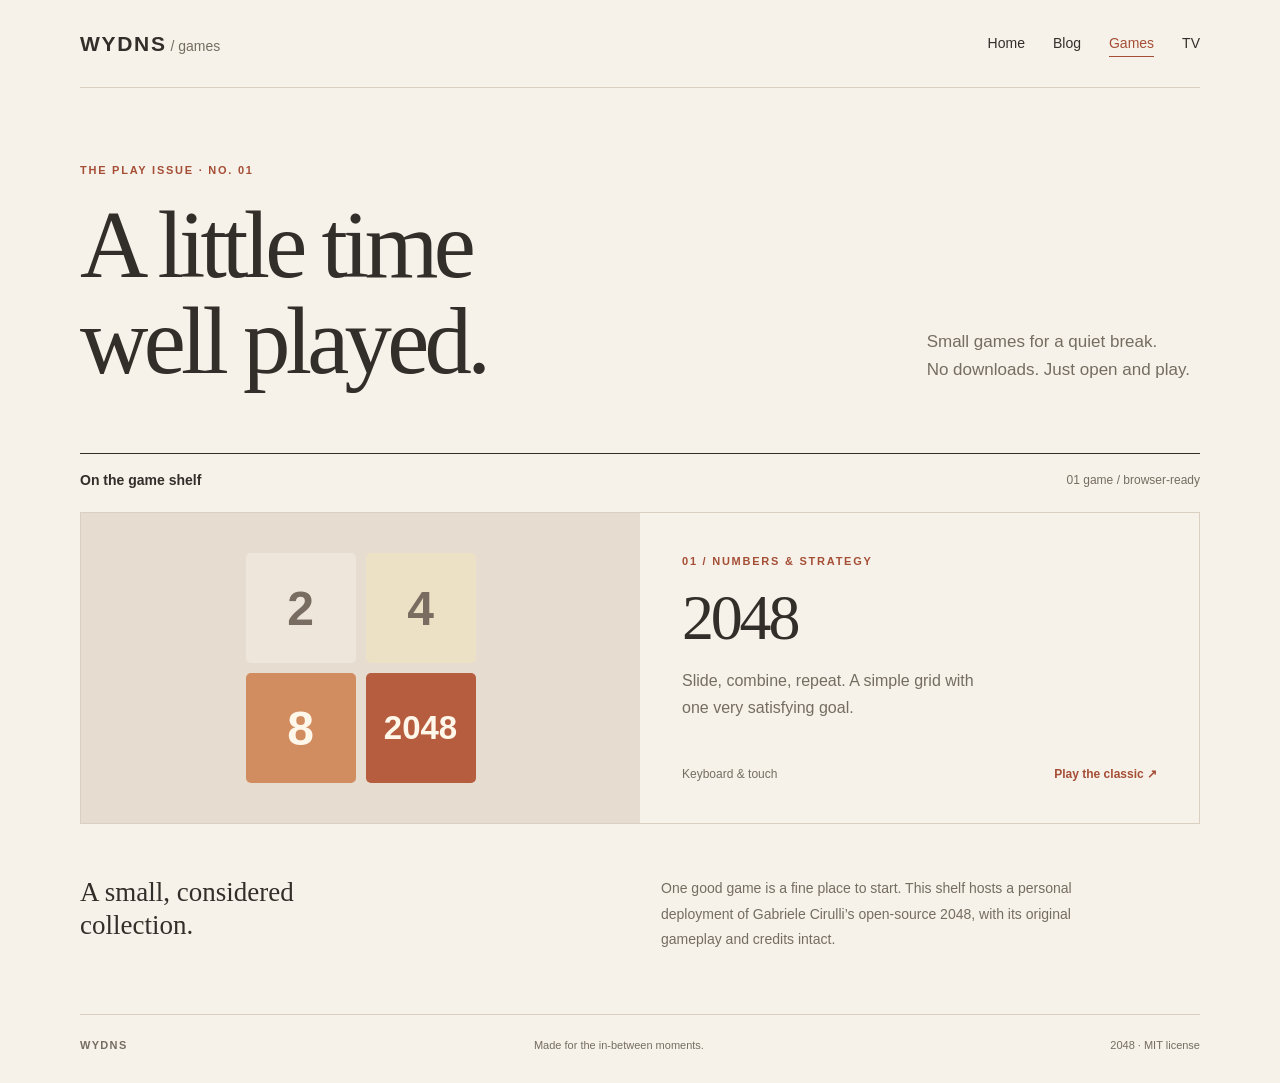
==== index.html @ 155bba05 "Build WYDNS game directory and migrate 2048" ====
<!doctype html>
<html lang="en">
<head>
<meta charset="utf-8">
<meta name="viewport" content="width=device-width, initial-scale=1">
<meta name="description" content="The WYDNS game shelf. A small collection of browser games, starting with the classic 2048.">
<title>Games — WYDNS</title>
<link rel="stylesheet" href="site.css">
<link rel="canonical" href="https://game.wydns.dpdns.org/">
</head>
<body>
<header class="site-header"><a class="wordmark" href="https://wydns.dpdns.org">WYDNS<span> / games</span></a><nav aria-label="WYDNS sites"><a href="https://wydns.dpdns.org">Home</a><a href="https://blog.wydns.dpdns.org">Blog</a><a href="https://game.wydns.dpdns.org" aria-current="page">Games</a><a href="https://tv.wydns.dpdns.org">TV</a></nav></header>
<main>
<section class="intro"><p class="eyebrow">THE PLAY ISSUE · NO. 01</p><h1>A little time<br>well played.</h1><p class="deck">Small games for a quiet break.<br>No downloads. Just open and play.</p></section>
<section class="shelf" aria-labelledby="shelf-title"><div class="section-heading"><h2 id="shelf-title">On the game shelf</h2><span>01 game / browser-ready</span></div>
<a class="game-card" href="2048/" aria-label="Play 2048"><div class="tile-art" aria-hidden="true"><span class="tile two">2</span><span class="tile four">4</span><span class="tile eight">8</span><span class="tile big">2048</span></div><div class="card-copy"><p class="eyebrow">01 / NUMBERS & STRATEGY</p><h3>2048</h3><p>Slide, combine, repeat. A simple grid with one very satisfying goal.</p><div class="game-meta"><span>Keyboard & touch</span><span class="play">Play the classic ↗</span></div></div></a>
</section>
<section class="colophon"><h2>A small, considered collection.</h2><p>One good game is a fine place to start. This shelf hosts a personal deployment of Gabriele Cirulli’s open-source 2048, with its original gameplay and credits intact.</p></section>
</main>
<footer><a href="https://wydns.dpdns.org">WYDNS</a><span>Made for the in-between moments.</span><a href="2048/LICENSE.txt">2048 · MIT license</a></footer>
</body>
</html>
---- site.css ----
:root{color-scheme:light;--paper:#f6f2e9;--ink:#322e29;--muted:#756d62;--line:#d9d0c2;--accent:#a54e36}*{box-sizing:border-box}body{margin:0;background:var(--paper);color:var(--ink);font-family:-apple-system,BlinkMacSystemFont,"Segoe UI",sans-serif}a{color:inherit;text-decoration:none}a:focus-visible{outline:3px solid var(--accent);outline-offset:6px}.site-header,main,footer{width:min(1120px,calc(100% - 80px));margin:auto}.site-header{display:flex;align-items:center;justify-content:space-between;padding:30px 0;border-bottom:1px solid var(--line)}.wordmark{font-weight:800;letter-spacing:.08em;font-size:21px}.wordmark span{font-weight:400;letter-spacing:0;font-size:14px;color:var(--muted)}nav{display:flex;gap:28px;font-size:14px}nav a{padding:5px 0}nav a:hover,nav [aria-current]{color:var(--accent);border-bottom:1px solid var(--accent)}.intro{padding:76px 0 64px;position:relative}.eyebrow{font-size:11px;font-weight:700;letter-spacing:.16em;color:var(--accent);margin:0 0 22px}h1{font-family:Georgia,"Times New Roman",serif;font-weight:400;font-size:clamp(55px,7.4vw,96px);line-height:1.01;letter-spacing:-.05em;margin:0}.deck{position:absolute;right:10px;bottom:68px;line-height:1.7;font-size:17px;color:var(--muted);margin:0}.section-heading{display:flex;align-items:center;justify-content:space-between;border-top:1px solid var(--ink);padding:18px 0 24px}.section-heading h2{font-size:14px;font-weight:600;margin:0}.section-heading>span{font-size:12px;color:var(--muted)}.game-card{display:grid;grid-template-columns:1fr 1fr;border:1px solid var(--line);transition:border-color .2s}.game-card:hover{border-color:var(--accent)}.tile-art{min-height:310px;background:#e6ddd0;display:grid;grid-template-columns:110px 110px;gap:10px;align-content:center;justify-content:center;transform:none}.tile{width:110px;height:110px;display:grid;place-items:center;border-radius:5px;font-size:48px;font-weight:750}.two{background:#eee6da;color:#786d60}.four{background:#ede1c5;color:#786d60}.eight{background:#d18c60;color:#fff7e9}.big{background:#b65c3f;color:#fff7e9;font-size:33px}.card-copy{padding:42px;display:flex;flex-direction:column}.card-copy .eyebrow{margin-bottom:14px}.card-copy h3{font-family:Georgia,serif;font-size:64px;font-weight:400;letter-spacing:-.05em;margin:0 0 13px}.card-copy>p:not(.eyebrow){font-size:16px;line-height:1.65;color:var(--muted);max-width:320px;margin:0 0 30px}.game-meta{margin-top:auto;display:flex;justify-content:space-between;gap:10px;font-size:12px;color:var(--muted)}.play{color:var(--accent);font-weight:650}.colophon{display:grid;grid-template-columns:1fr 1fr;gap:42px;padding:52px 0 62px}.colophon h2{font-family:Georgia,serif;font-size:27px;font-weight:400;max-width:250px;line-height:1.2;margin:0}.colophon p{margin:0;color:var(--muted);font-size:14px;line-height:1.8;max-width:440px}footer{border-top:1px solid var(--line);padding:24px 0 32px;display:flex;gap:20px;justify-content:space-between;font-size:11px;color:var(--muted)}footer>a:first-child{letter-spacing:.12em;font-weight:750}@media(max-width:700px){.site-header,main,footer{width:calc(100% - 40px)}.site-header{align-items:flex-start;gap:24px;flex-direction:column;padding:22px 0}nav{gap:24px}.intro{padding:48px 0 38px}.deck{position:static;margin-top:25px;font-size:15px}.game-card{grid-template-columns:1fr}.tile-art{min-height:280px}.card-copy{padding:28px}.section-heading>span{font-size:10px}.colophon{grid-template-columns:1fr;gap:20px;padding:38px 0}.colophon h2{max-width:none}footer{flex-wrap:wrap;line-height:1.7}footer span{order:3;width:100%}}
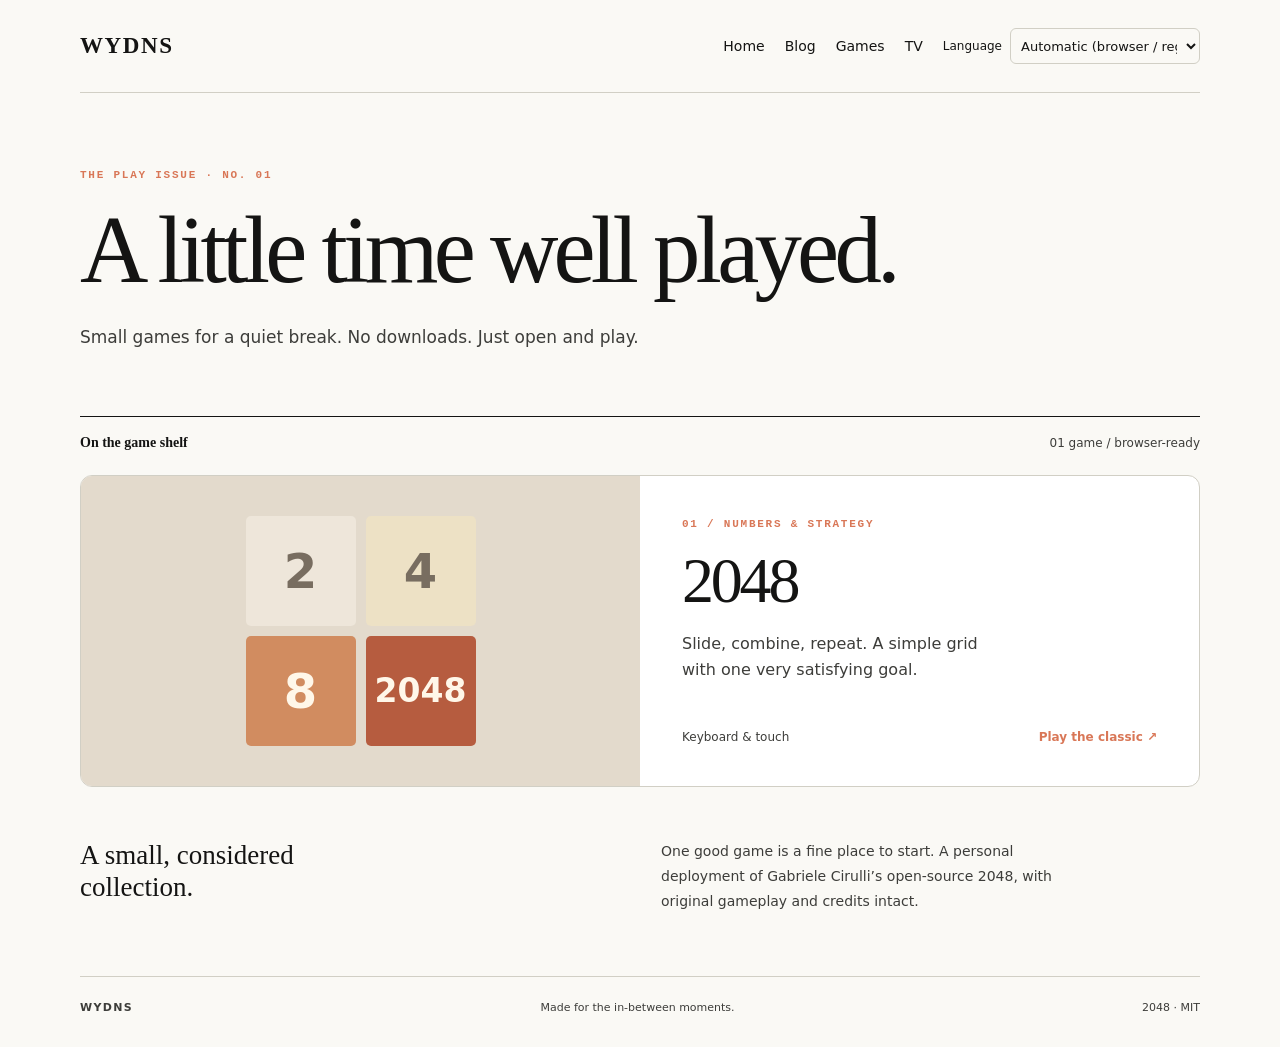
==== commit b7724efd: "Unify WYDNS theme and add eight-language interface" ====
--- a/index.html
+++ b/index.html
@@ -1,22 +1,22 @@
 <!doctype html>
-<html lang="en">
+<html lang="zh-CN">
 <head>
 <meta charset="utf-8">
 <meta name="viewport" content="width=device-width, initial-scale=1">
 <meta name="description" content="The WYDNS game shelf. A small collection of browser games, starting with the classic 2048.">
-<title>Games — WYDNS</title>
+<title data-title-i18n="games">Games — WYDNS</title>
 <link rel="stylesheet" href="site.css">
 <link rel="canonical" href="https://game.wydns.dpdns.org/">
-</head>
+<link rel="stylesheet" href="/assets/shared/wydns.css"><script defer src="/assets/shared/wydns.js"></script></head>
 <body>
-<header class="site-header"><a class="wordmark" href="https://wydns.dpdns.org">WYDNS<span> / games</span></a><nav aria-label="WYDNS sites"><a href="https://wydns.dpdns.org">Home</a><a href="https://blog.wydns.dpdns.org">Blog</a><a href="https://game.wydns.dpdns.org" aria-current="page">Games</a><a href="https://tv.wydns.dpdns.org">TV</a></nav></header>
+<header class="wy-header"><a class="wy-brand" href="https://wydns.dpdns.org/">WYDNS</a><nav aria-label="WYDNS"><a data-i18n="home" href="https://wydns.dpdns.org/">主站</a><a data-i18n="blog" href="https://blog.wydns.dpdns.org/">博客</a><a data-i18n="games" href="https://game.wydns.dpdns.org/">游戏</a><a href="https://tv.wydns.dpdns.org/">TV</a><label class="wy-language"><span data-i18n="language">语言</span><select data-language aria-label="语言"><option value="auto">自动（浏览器 / 地区）</option><option value="zh-CN">简体中文</option><option value="zh-TW">繁體中文</option><option value="en">English</option><option value="ja">日本語</option><option value="ko">한국어</option><option value="es">Español</option><option value="fr">Français</option><option value="de">Deutsch</option></select></label></nav></header>
 <main>
-<section class="intro"><p class="eyebrow">THE PLAY ISSUE · NO. 01</p><h1>A little time<br>well played.</h1><p class="deck">Small games for a quiet break.<br>No downloads. Just open and play.</p></section>
-<section class="shelf" aria-labelledby="shelf-title"><div class="section-heading"><h2 id="shelf-title">On the game shelf</h2><span>01 game / browser-ready</span></div>
-<a class="game-card" href="2048/" aria-label="Play 2048"><div class="tile-art" aria-hidden="true"><span class="tile two">2</span><span class="tile four">4</span><span class="tile eight">8</span><span class="tile big">2048</span></div><div class="card-copy"><p class="eyebrow">01 / NUMBERS & STRATEGY</p><h3>2048</h3><p>Slide, combine, repeat. A simple grid with one very satisfying goal.</p><div class="game-meta"><span>Keyboard & touch</span><span class="play">Play the classic ↗</span></div></div></a>
+<section class="intro"><p class="eyebrow">THE PLAY ISSUE · NO. 01</p><h1><span data-i18n="playhero">留一点时间，好好玩一局。</span></h1><p class="deck"><span data-i18n="playlead">安静休息时的小小乐趣。无需下载，打开即玩。</span></p></section>
+<section class="shelf" aria-labelledby="shelf-title"><div class="section-heading"><h2 id="shelf-title"><span data-i18n="shelf">游戏架</span></h2><span><span data-i18n="onegame">01 款游戏 / 浏览器即玩</span></span></div>
+<a class="game-card" href="2048/"><div class="tile-art" aria-hidden="true"><span class="tile two">2</span><span class="tile four">4</span><span class="tile eight">8</span><span class="tile big">2048</span></div><div class="card-copy"><p class="eyebrow"><span data-i18n="strategy">01 / 数字与策略</span></p><h3>2048</h3><p><span data-i18n="carddesc">滑动、合并、再来一次。简单的方格，一个令人满足的目标。</span></p><div class="game-meta"><span><span data-i18n="input">键盘与触控</span></span><span class="play"><span data-i18n="play">开始游戏 ↗</span></span></div></div></a>
 </section>
-<section class="colophon"><h2>A small, considered collection.</h2><p>One good game is a fine place to start. This shelf hosts a personal deployment of Gabriele Cirulli’s open-source 2048, with its original gameplay and credits intact.</p></section>
+<section class="colophon"><h2><span data-i18n="collection">小而用心的游戏收藏。</span></h2><p><span data-i18n="creditsdesc">从一个好游戏开始。本站个人部署 Gabriele Cirulli 的开源 2048，保留原有玩法与署名。</span></p></section>
 </main>
-<footer><a href="https://wydns.dpdns.org">WYDNS</a><span>Made for the in-between moments.</span><a href="2048/LICENSE.txt">2048 · MIT license</a></footer>
+<footer><a href="https://wydns.dpdns.org">WYDNS</a><span><span data-i18n="moments">为片刻闲暇而作。</span></span><a href="2048/LICENSE.txt">2048 · MIT</a></footer>
 </body>
 </html>
--- a/assets/shared/wydns.css
+++ b/assets/shared/wydns.css
@@ -0,0 +1,20 @@
+/* Shared WYDNS shell. Board layout and tutorial content remain independent. */
+:root{--ivory:#FAF9F5;--white:#FFFFFF;--slate:#141413;--clay:#D97757;--olive:#788C5D;--oat:#E3DACC;--gray-150:#F0EEE6;--gray-300:#D1CFC5;--gray-500:#87867F;--gray-700:#3D3D3A;--paper:var(--ivory);--ink:var(--slate);--muted:var(--gray-700);--accent:var(--clay);--line:var(--gray-300);--panel:var(--white);--serif:ui-serif,Georgia,"Times New Roman",serif;--sans:system-ui,-apple-system,"Segoe UI",sans-serif;--mono:ui-monospace,Menlo,monospace}
+body{background:var(--ivory);color:var(--slate);font-family:var(--sans)}
+.wy-header{box-sizing:border-box;display:flex;align-items:center;justify-content:space-between;gap:24px;max-width:1120px;width:calc(100% - 64px);margin:0 auto;padding:28px 0;border-bottom:1px solid var(--gray-300);font:14px/1.5 var(--sans);color:var(--slate)}
+.wy-header .wy-brand{font:700 23px var(--serif);letter-spacing:.07em;text-decoration:none;color:var(--slate)}
+.wy-header nav{display:flex;flex-wrap:wrap;align-items:center;gap:20px;padding:0;font:14px/1.5 var(--sans)}
+.wy-header a{color:inherit;text-decoration:none}.wy-header a:hover{color:var(--clay)}
+.wy-language{display:flex;align-items:center;gap:8px;font-size:12px}.wy-language select{max-width:190px;min-height:36px;border:1px solid var(--gray-300);border-radius:6px;background:var(--ivory);color:var(--slate);font:13px var(--sans);padding:6px}
+.wy-header a:focus-visible,.wy-header select:focus-visible{outline:3px solid var(--clay);outline-offset:4px}
+.wy-notice{max-width:1056px;margin:24px auto 0;padding:14px 20px;border-left:3px solid var(--clay);background:var(--gray-150);font:14px/1.6 var(--sans);color:var(--gray-700)}
+h1,h2,h3{font-family:var(--serif);font-weight:500}.eyebrow{font-family:var(--mono)}
+.feature,.game-card{background:var(--white);border:1px solid var(--gray-300);border-radius:12px;overflow:hidden}.tile-art{background:var(--oat)}
+@media(max-width:700px){.wy-header{width:calc(100% - 40px);padding:22px 0;align-items:flex-start;flex-direction:column;gap:16px}.wy-header nav{gap:14px;max-width:100%}.wy-language{flex-wrap:wrap}.wy-language select{max-width:170px}.wy-notice{margin:20px 20px 0}.deck{position:static;margin-top:24px}.section-heading{flex-wrap:wrap;gap:12px}.game-meta{flex-wrap:wrap}}
+@media(prefers-reduced-motion:reduce){html{scroll-behavior:auto}*{transition:none!important}}
+
+/* Reset tutorial's broad header styling inside the shared shell. */
+.wy-header{background:transparent;border-radius:0;overflow:visible;grid-template-columns:none;color:var(--slate)}
+.wy-header nav{margin:0;border:0}.wy-header .wy-language{color:var(--slate)}
+
+.deck{position:static;max-width:620px;margin-top:24px;line-height:1.7}.intro h1{max-width:900px}
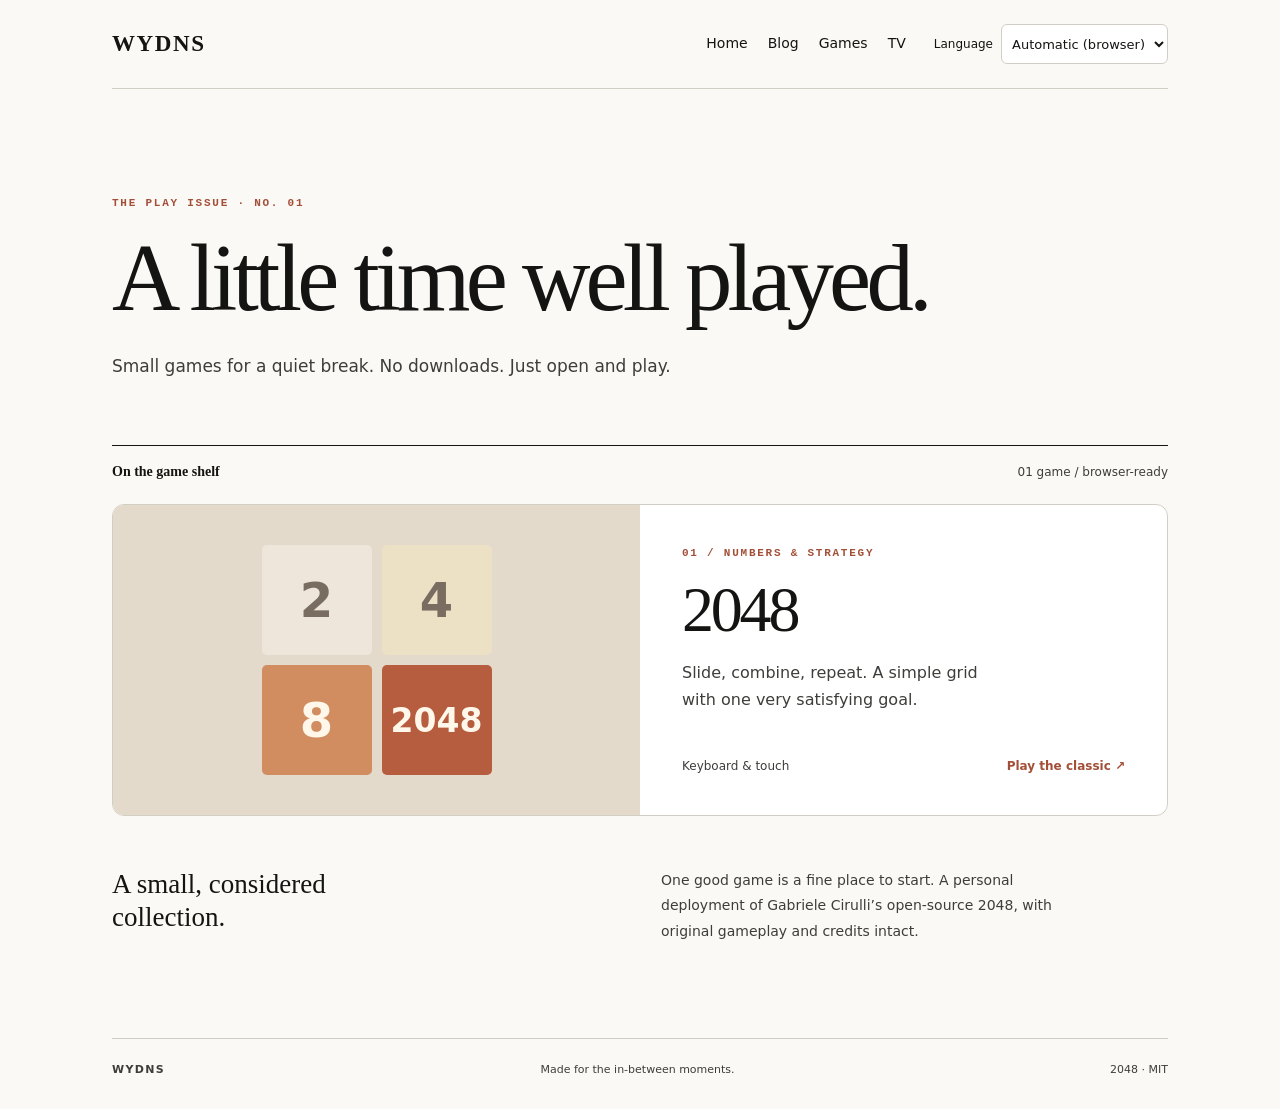
==== commit f1a42479: "Refine shared site UI and accessibility; preserve language and game state" ====
--- a/index.html
+++ b/index.html
@@ -7,10 +7,10 @@
 <title data-title-i18n="games">Games — WYDNS</title>
 <link rel="stylesheet" href="site.css">
 <link rel="canonical" href="https://game.wydns.dpdns.org/">
-<link rel="stylesheet" href="/assets/shared/wydns.css"><script defer src="/assets/shared/wydns.js"></script></head>
-<body>
-<header class="wy-header"><a class="wy-brand" href="https://wydns.dpdns.org/">WYDNS</a><nav aria-label="WYDNS"><a data-i18n="home" href="https://wydns.dpdns.org/">主站</a><a data-i18n="blog" href="https://blog.wydns.dpdns.org/">博客</a><a data-i18n="games" href="https://game.wydns.dpdns.org/">游戏</a><a href="https://tv.wydns.dpdns.org/">TV</a><label class="wy-language"><span data-i18n="language">语言</span><select data-language aria-label="语言"><option value="auto">自动（浏览器 / 地区）</option><option value="zh-CN">简体中文</option><option value="zh-TW">繁體中文</option><option value="en">English</option><option value="ja">日本語</option><option value="ko">한국어</option><option value="es">Español</option><option value="fr">Français</option><option value="de">Deutsch</option></select></label></nav></header>
-<main>
+<link rel="stylesheet" href="/assets/shared/wydns.dcfc24a1fe.css"><script defer src="/assets/shared/wydns.43c16d378a.js"></script><link rel="dns-prefetch" href="//wydns.dpdns.org"><link rel="dns-prefetch" href="//blog.wydns.dpdns.org"><link rel="dns-prefetch" href="//game.wydns.dpdns.org"></head>
+<body><a class="skip" href="#main"><span data-i18n="skip">跳至正文</span></a>
+<header class="wy-header"><a class="wy-brand" href="https://wydns.dpdns.org/">WYDNS</a><nav aria-label="WYDNS"><a data-i18n="home" href="https://wydns.dpdns.org/">主站</a><a data-i18n="blog" href="https://blog.wydns.dpdns.org/">博客</a><a data-i18n="games" href="https://game.wydns.dpdns.org/">游戏</a><a href="https://tv.wydns.dpdns.org/">TV</a><label class="wy-language"><span data-i18n="language">语言</span><select data-language aria-label="语言"><option value="auto">自动（浏览器）</option><option value="zh-CN">简体中文</option><option value="zh-TW">繁體中文</option><option value="en">English</option><option value="ja">日本語</option><option value="ko">한국어</option><option value="es">Español</option><option value="fr">Français</option><option value="de">Deutsch</option></select></label></nav></header>
+<main id="main">
 <section class="intro"><p class="eyebrow">THE PLAY ISSUE · NO. 01</p><h1><span data-i18n="playhero">留一点时间，好好玩一局。</span></h1><p class="deck"><span data-i18n="playlead">安静休息时的小小乐趣。无需下载，打开即玩。</span></p></section>
 <section class="shelf" aria-labelledby="shelf-title"><div class="section-heading"><h2 id="shelf-title"><span data-i18n="shelf">游戏架</span></h2><span><span data-i18n="onegame">01 款游戏 / 浏览器即玩</span></span></div>
 <a class="game-card" href="2048/"><div class="tile-art" aria-hidden="true"><span class="tile two">2</span><span class="tile four">4</span><span class="tile eight">8</span><span class="tile big">2048</span></div><div class="card-copy"><p class="eyebrow"><span data-i18n="strategy">01 / 数字与策略</span></p><h3>2048</h3><p><span data-i18n="carddesc">滑动、合并、再来一次。简单的方格，一个令人满足的目标。</span></p><div class="game-meta"><span><span data-i18n="input">键盘与触控</span></span><span class="play"><span data-i18n="play">开始游戏 ↗</span></span></div></div></a>
--- a/assets/shared/wydns.dcfc24a1fe.css
+++ b/assets/shared/wydns.dcfc24a1fe.css
@@ -0,0 +1,51 @@
+/* Shared WYDNS shell. Board layout and tutorial content remain independent. */
+:root{--ivory:#FAF9F5;--white:#FFFFFF;--slate:#141413;--clay:#D97757;--olive:#788C5D;--oat:#E3DACC;--gray-150:#F0EEE6;--gray-300:#D1CFC5;--gray-500:#87867F;--gray-700:#3D3D3A;--paper:var(--ivory);--ink:var(--slate);--muted:var(--gray-700);--accent:var(--clay);--line:var(--gray-300);--panel:var(--white);--serif:ui-serif,Georgia,"Times New Roman",serif;--sans:system-ui,-apple-system,"Segoe UI",sans-serif;--mono:ui-monospace,Menlo,monospace}
+body{background:var(--ivory);color:var(--slate);font-family:var(--sans)}
+.wy-header{box-sizing:border-box;display:flex;align-items:center;justify-content:space-between;gap:24px;max-width:1120px;width:calc(100% - 64px);margin:0 auto;padding:28px 0;border-bottom:1px solid var(--gray-300);font:14px/1.5 var(--sans);color:var(--slate)}
+.wy-header .wy-brand{font:700 23px var(--serif);letter-spacing:.07em;text-decoration:none;color:var(--slate)}
+.wy-header nav{display:flex;flex-wrap:wrap;align-items:center;gap:20px;padding:0;font:14px/1.5 var(--sans)}
+.wy-header a{color:inherit;text-decoration:none}.wy-header a:hover{color:var(--clay)}
+.wy-language{display:flex;align-items:center;gap:8px;font-size:12px}.wy-language select{max-width:190px;min-height:36px;border:1px solid var(--gray-300);border-radius:6px;background:var(--ivory);color:var(--slate);font:13px var(--sans);padding:6px}
+.wy-header a:focus-visible,.wy-header select:focus-visible{outline:3px solid var(--clay);outline-offset:4px}
+.wy-notice{max-width:1056px;margin:24px auto 0;padding:14px 20px;border-left:3px solid var(--clay);background:var(--gray-150);font:14px/1.6 var(--sans);color:var(--gray-700)}
+h1,h2,h3{font-family:var(--serif);font-weight:500}.eyebrow{font-family:var(--mono)}
+.feature,.game-card{background:var(--white);border:1px solid var(--gray-300);border-radius:12px;overflow:hidden}.tile-art{background:var(--oat)}
+@media(max-width:700px){.wy-header{width:calc(100% - 40px);padding:22px 0;align-items:flex-start;flex-direction:column;gap:16px}.wy-header nav{gap:14px;max-width:100%}.wy-language{flex-wrap:wrap}.wy-language select{max-width:170px}.wy-notice{margin:20px 20px 0}.deck{position:static;margin-top:24px}.section-heading{flex-wrap:wrap;gap:12px}.game-meta{flex-wrap:wrap}}
+@media(prefers-reduced-motion:reduce){html{scroll-behavior:auto}*{transition:none!important}}
+
+/* Reset tutorial's broad header styling inside the shared shell. */
+.wy-header{background:transparent;border-radius:0;overflow:visible;grid-template-columns:none;color:var(--slate)}
+.wy-header nav{margin:0;border:0}.wy-header .wy-language{color:var(--slate)}
+
+.deck{position:static;max-width:620px;margin-top:24px;line-height:1.7}.intro h1{max-width:900px}
+
+/* Warm, consistent shell: 1056px content edge on every directory. */
+:root{color-scheme:light;--accent:#a34f38;--site-width:1056px;--gutter:32px}
+.wy-header{width:min(var(--site-width),calc(100% - 64px));padding:24px 0;gap:20px}
+.wy-header nav{gap:8px 20px;justify-content:flex-end}
+.wy-header nav>a{padding:8px 0;border-bottom:2px solid transparent;line-height:1.5}
+.wy-header nav>a[aria-current]{color:var(--accent);border-bottom-color:var(--accent);font-weight:650}
+.wy-header a:hover{color:var(--accent);text-decoration:none}
+.wy-language{margin-left:8px;gap:8px}.wy-language select{background:var(--white);min-height:40px;max-width:210px}
+.wy-header a:focus-visible,.wy-header select:focus-visible{outline-color:var(--accent)}
+body:not(.wy-game)>main:not(.wrap){box-sizing:border-box;max-width:none;width:min(var(--site-width),calc(100% - 64px));padding:32px 0;margin:0 auto}
+body>main.wrap,.wrap{width:min(var(--site-width),calc(100% - 64px))}
+body>footer:not(.wrap){box-sizing:border-box;width:min(var(--site-width),calc(100% - 64px));max-width:none;padding:24px 0 32px}
+.intro h1{overflow-wrap:anywhere}.lead,.lede,.deck{line-height:1.8}
+.card{border-color:var(--gray-300)}.card:hover{border-color:var(--accent)}
+.eyebrow,.number,.text-link,.play{color:var(--accent)}
+.wy-notice{box-sizing:border-box;width:min(var(--site-width),calc(100% - 64px));margin:24px auto 0}
+@media(max-width:700px){
+ .wy-header{width:calc(100% - 40px);gap:16px;padding:20px 0}
+ .wy-header nav{width:100%;justify-content:flex-start;gap:4px 20px}
+ .wy-language{flex-basis:100%;margin:10px 0 0;justify-content:space-between}
+ .wy-language select{max-width:calc(100% - 64px);min-width:180px}
+ body:not(.wy-game)>main:not(.wrap),body>main.wrap,.wrap,body>footer:not(.wrap),.wy-notice{width:calc(100% - 40px)}
+ body:not(.wy-game)>main:not(.wrap){padding:16px 0}.wy-notice{margin:20px auto 0}
+}
+
+/* Shared keyboard entry and deliberate return targets, not prose links. */
+.skip{position:fixed;top:8px;left:12px;transform:translateY(-180%);z-index:1000;padding:10px 16px;background:var(--white);color:var(--ink);border:2px solid var(--accent);border-radius:6px;font:16px/1.5 var(--sans)}
+.skip:focus{transform:none;outline:3px solid var(--accent);outline-offset:3px}
+.wy-return{display:inline-flex;align-items:center;min-height:44px;box-sizing:border-box;padding:6px 0}
+.wy-return:focus-visible{outline:3px solid var(--accent);outline-offset:4px}
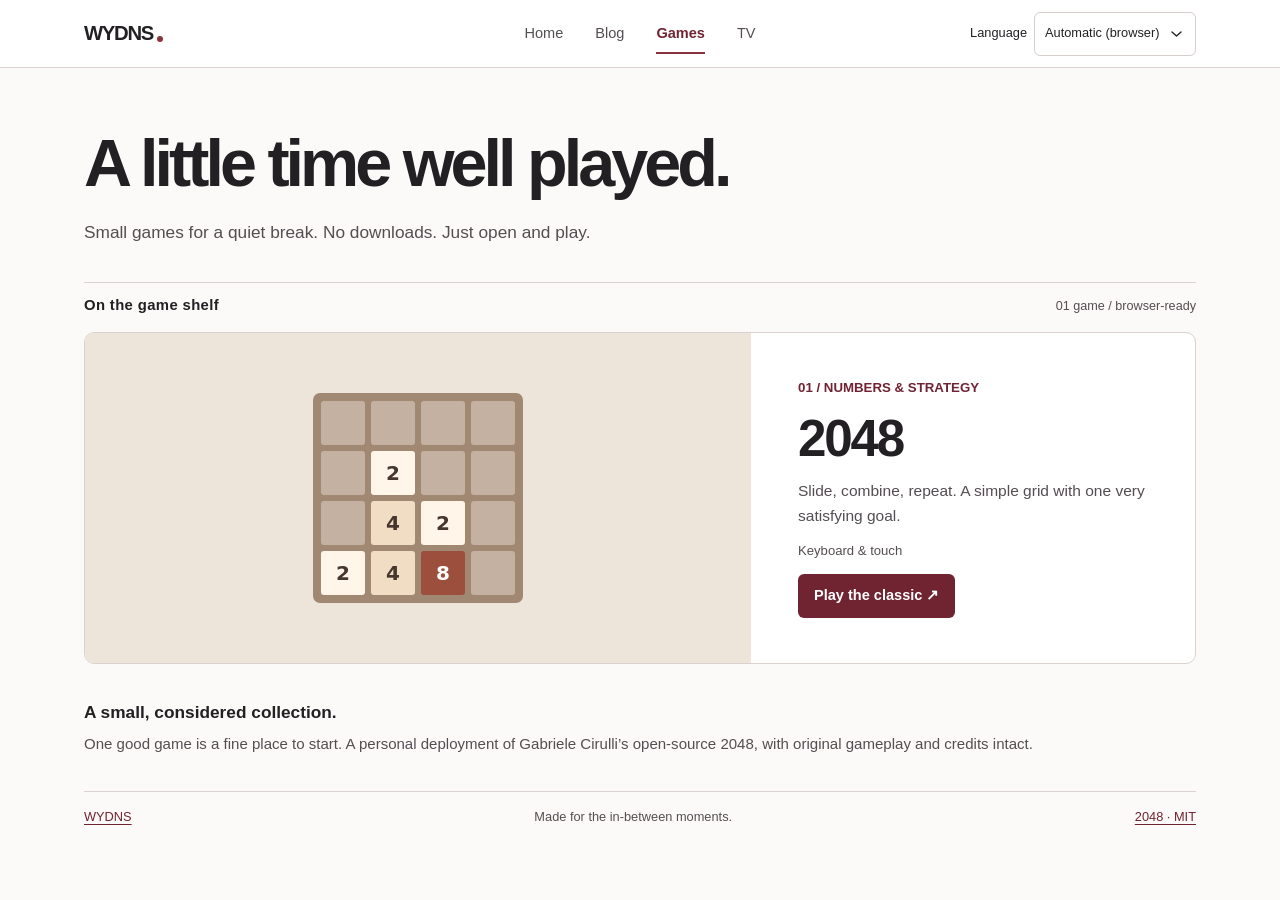
==== commit 4a83e556: "Unify WYDNS landing page design Signed-off-by: TIMWUXIPA <13901204763@163.com>" ====
--- a/index.html
+++ b/index.html
@@ -5,18 +5,16 @@
 <meta name="viewport" content="width=device-width, initial-scale=1">
 <meta name="description" content="The WYDNS game shelf. A small collection of browser games, starting with the classic 2048.">
 <title data-title-i18n="games">Games — WYDNS</title>
-<link rel="stylesheet" href="site.css">
 <link rel="canonical" href="https://game.wydns.dpdns.org/">
-<link rel="stylesheet" href="/assets/shared/wydns.dcfc24a1fe.css"><script defer src="/assets/shared/wydns.43c16d378a.js"></script><link rel="dns-prefetch" href="//wydns.dpdns.org"><link rel="dns-prefetch" href="//blog.wydns.dpdns.org"><link rel="dns-prefetch" href="//game.wydns.dpdns.org"></head>
-<body><a class="skip" href="#main"><span data-i18n="skip">跳至正文</span></a>
-<header class="wy-header"><a class="wy-brand" href="https://wydns.dpdns.org/">WYDNS</a><nav aria-label="WYDNS"><a data-i18n="home" href="https://wydns.dpdns.org/">主站</a><a data-i18n="blog" href="https://blog.wydns.dpdns.org/">博客</a><a data-i18n="games" href="https://game.wydns.dpdns.org/">游戏</a><a href="https://tv.wydns.dpdns.org/">TV</a><label class="wy-language"><span data-i18n="language">语言</span><select data-language aria-label="语言"><option value="auto">自动（浏览器）</option><option value="zh-CN">简体中文</option><option value="zh-TW">繁體中文</option><option value="en">English</option><option value="ja">日本語</option><option value="ko">한국어</option><option value="es">Español</option><option value="fr">Français</option><option value="de">Deutsch</option></select></label></nav></header>
-<main id="main">
-<section class="intro"><p class="eyebrow">THE PLAY ISSUE · NO. 01</p><h1><span data-i18n="playhero">留一点时间，好好玩一局。</span></h1><p class="deck"><span data-i18n="playlead">安静休息时的小小乐趣。无需下载，打开即玩。</span></p></section>
-<section class="shelf" aria-labelledby="shelf-title"><div class="section-heading"><h2 id="shelf-title"><span data-i18n="shelf">游戏架</span></h2><span><span data-i18n="onegame">01 款游戏 / 浏览器即玩</span></span></div>
-<a class="game-card" href="2048/"><div class="tile-art" aria-hidden="true"><span class="tile two">2</span><span class="tile four">4</span><span class="tile eight">8</span><span class="tile big">2048</span></div><div class="card-copy"><p class="eyebrow"><span data-i18n="strategy">01 / 数字与策略</span></p><h3>2048</h3><p><span data-i18n="carddesc">滑动、合并、再来一次。简单的方格，一个令人满足的目标。</span></p><div class="game-meta"><span><span data-i18n="input">键盘与触控</span></span><span class="play"><span data-i18n="play">开始游戏 ↗</span></span></div></div></a>
-</section>
-<section class="colophon"><h2><span data-i18n="collection">小而用心的游戏收藏。</span></h2><p><span data-i18n="creditsdesc">从一个好游戏开始。本站个人部署 Gabriele Cirulli 的开源 2048，保留原有玩法与署名。</span></p></section>
+<link rel="stylesheet" href="/assets/wydns-front.716766fd24.css"><script defer src="/assets/shared/wydns.43c16d378a.js"></script><link rel="dns-prefetch" href="//wydns.dpdns.org"><link rel="dns-prefetch" href="//blog.wydns.dpdns.org"><link rel="dns-prefetch" href="//game.wydns.dpdns.org"></head>
+<body>
+<a class="skip" href="#main"><span data-i18n="skip">跳至正文</span></a><svg aria-hidden="true" height="0" style="position:absolute" width="0"><symbol id="chev" viewbox="0 0 12 12"><path d="m4 2 4 4-4 4" fill="none" stroke="currentColor" stroke-linecap="round" stroke-linejoin="round" stroke-width="1.5"></path></symbol></svg>
+<header class="bar wy-header"><div class="shell head"><a class="brand" href="https://wydns.dpdns.org/" translate="no">WYDNS</a><nav aria-label="WYDNS" class="nav"><a data-i18n="home" href="https://wydns.dpdns.org/">主站</a><a data-i18n="blog" href="https://blog.wydns.dpdns.org/">博客</a><a aria-current="page" data-i18n="games" href="https://game.wydns.dpdns.org/">游戏</a><a href="https://tv.wydns.dpdns.org/">TV</a></nav><label class="language"><span data-i18n="language">语言</span> <span class="select"><select aria-label="语言" data-language=""><option value="auto">自动（浏览器）</option><option value="zh-CN">简体中文</option><option value="zh-TW">繁體中文</option><option value="en">English</option><option value="ja">日本語</option><option value="ko">한국어</option><option value="es">Español</option><option value="fr">Français</option><option value="de">Deutsch</option></select><svg aria-hidden="true" viewbox="0 0 11 8"><path d="m1 2 4.5 4L10 2" fill="none" stroke="currentColor" stroke-linecap="round" stroke-linejoin="round" stroke-width="1.4"></path></svg></span></label></div></header>
+<main id="main" class="shell" tabindex="-1">
+<header class="intro"><h1 data-i18n="playhero">留一点时间，好好玩一局。</h1><p data-i18n="playlead">安静休息时的小小乐趣。无需下载，打开即玩。</p></header>
+<section aria-labelledby="shelf"><div class="section-head"><h2 data-i18n="shelf" id="shelf">游戏架</h2><small data-i18n="onegame">1 款游戏 · 浏览器即玩</small></div><div class="feature game-feature"><a aria-label="开始 2048" class="feature-img visual-game" href="2048/"><div aria-hidden="true" class="board"><i class="v"></i><i class="v"></i><i class="v"></i><i class="v"></i><i class="v"></i><i class="v2">2</i><i class="v"></i><i class="v"></i><i class="v"></i><i class="v4">4</i><i class="v2">2</i><i class="v"></i><i class="v2">2</i><i class="v4">4</i><i class="v8">8</i><i class="v"></i></div></a><div class="feature-copy"><p class="meta" data-i18n="strategy">数字与策略</p><h2>2048</h2><p data-i18n="carddesc">滑动、合并、再来一次。简单的方格，一个令人满足的目标。</p><span class="game-meta" data-i18n="input">键盘与触控</span><a class="play-btn" data-i18n="play" href="2048/">开始游戏</a></div></div></section>
+<section class="block credits"><h2 data-i18n="collection">小而用心的游戏收藏。</h2><p data-i18n="creditsdesc">从一个好游戏开始。本站个人部署 Gabriele Cirulli 的开源 2048，保留原有玩法与署名。</p></section>
 </main>
-<footer><a href="https://wydns.dpdns.org">WYDNS</a><span><span data-i18n="moments">为片刻闲暇而作。</span></span><a href="2048/LICENSE.txt">2048 · MIT</a></footer>
+<footer class="shell foot"><a href="https://wydns.dpdns.org">WYDNS</a><span><span data-i18n="moments">为片刻闲暇而作。</span></span><a href="2048/LICENSE.txt">2048 · MIT</a></footer>
 </body>
 </html>
--- a/assets/wydns-front.716766fd24.css
+++ b/assets/wydns-front.716766fd24.css
@@ -0,0 +1,11 @@
+
+:root{color-scheme:light;--paper:#fbfaf8;--panel:#fff;--ink:#232024;--muted:#544e53;--rule:#d9d2ce;--accent:#8a323d;--accent-dark:#702432;--wash:#efe6e6;--measure:1112px;font:16px/1.6 -apple-system,BlinkMacSystemFont,"PingFang SC","Microsoft YaHei",sans-serif}*{box-sizing:border-box}body,h1,h2,p,figure{margin:0}body{background:var(--paper);color:var(--ink)}a{color:inherit;text-decoration:none}button,select{font:inherit}button,a,select{touch-action:manipulation}:focus-visible{outline:3px solid var(--accent);outline-offset:4px}.shell{width:min(var(--measure),calc(100% - 64px));margin-inline:auto}.bar{border-bottom:1px solid var(--rule);background:#fff}.head{display:grid;grid-template-columns:1fr auto 1fr;align-items:center;min-height:67px;gap:14px}.brand{font-weight:850;font-size:1.27rem;letter-spacing:-.064em;display:inline-flex;align-items:center;min-height:44px;justify-self:start}.brand::after{content:"";width:6px;height:6px;border-radius:50%;background:var(--accent);margin:11px 0 0 4px}.nav{display:flex;flex-wrap:wrap;gap:0 18px}.nav a{min-height:46px;display:inline-flex;align-items:center;padding:0 7px;font-size:.91rem;white-space:nowrap;color:var(--muted);position:relative}.nav a:hover,.nav a[aria-current]{color:var(--accent-dark)}.nav a[aria-current]{font-weight:740}.nav a[aria-current]::after{content:"";position:absolute;background:var(--accent);height:2px;bottom:3px;left:7px;right:7px}.language{justify-self:end;display:inline-flex;align-items:center;gap:7px;font-size:.8rem;white-space:nowrap}.select{position:relative;display:grid}.select select{appearance:none;min-height:44px;border:1px solid #c9bdba;border-radius:6px;color:var(--ink);background:#fff;padding:0 35px 0 10px;max-width:168px}.select svg{width:11px;height:8px;position:absolute;inset-inline-end:14px;top:50%;transform:translateY(-50%);pointer-events:none}.skip{position:absolute;top:4px;left:8px;z-index:3;padding:8px 12px;background:white;clip-path:inset(50%)}.skip:focus{clip-path:none}.view[hidden]{display:none}.intro{padding:57px 0 36px}.intro h1{font-size:clamp(2.35rem,5.2vw,4.6rem);font-weight:730;letter-spacing:-.057em;line-height:1.15;text-wrap:balance}.intro p{margin-top:16px;color:var(--muted);font-size:1.08rem;line-height:1.65}.phrase{display:inline-block}.home .intro{padding:64px 0 44px}.section-head{display:flex;align-items:baseline;justify-content:space-between;gap:8px 14px;flex-wrap:wrap;padding:11px 0 14px;border-top:1px solid var(--rule)}.section-head h2{font-size:.93rem;font-weight:725;letter-spacing:.024em}.section-head small{font-size:.79rem;color:var(--muted)}.catalog{display:grid;grid-template-columns:repeat(3,minmax(0,1fr));gap:29px 22px}.destination{display:grid;grid-template-rows:auto 1fr;gap:13px;min-width:0;border-bottom:1px solid var(--rule);padding-bottom:14px}.destination:hover h2{color:var(--accent)}.destination:hover .label,.text-link:hover{text-decoration:underline;text-underline-offset:4px}.asset{aspect-ratio:2.1;display:grid;place-items:center;overflow:hidden;background:#eee8e5;border-radius:7px;min-width:0}.asset img{width:100%;height:100%;object-fit:cover;object-position:50% 54%;min-height:0}.asset:has(img){grid-template-rows:minmax(0,1fr)}.dest-copy{display:flex;flex-direction:column;align-items:start;gap:4px;min-width:0}.dest-copy h2{font-size:1.42rem;line-height:1.24;font-weight:720;letter-spacing:-.027em}.dest-copy p,.feature p{color:var(--muted);text-wrap:pretty}.dest-copy p{font-size:.93rem;overflow-wrap:anywhere}.label{color:var(--accent-dark);font-weight:650;font-size:.85rem;margin-top:auto;padding-top:5px;display:inline-flex;align-items:center;gap:6px}.chev{width:11px;height:11px;flex:none}.visual-tv{background:#e9e5eb}.tv-mark{display:grid;place-items:center;width:45%;max-width:146px;aspect-ratio:1.77;background:#faf8f8;border:1px solid #a598a6;border-radius:8px;color:#5b435c}.tv-mark svg{width:24%;height:auto}.visual-game{background:#eee5da}.board{display:grid;grid-template-columns:repeat(4,1fr);width:min(38%,118px);gap:4px;padding:6px;background:#a08873;border-radius:7px;aspect-ratio:1}.board i{display:grid;place-items:center;aspect-ratio:1;background:#c5b1a1;border-radius:3px;font:710 .84rem/1 system-ui;color:#47362d}.board .v2{background:#fff5e9}.board .v4{background:#f1dcc4}.board .v8{background:#9b4f3c;color:#fff}.feature{display:grid;grid-template-columns:minmax(0,1.2fr) minmax(0,.8fr);background:var(--panel);border:1px solid var(--rule);border-radius:10px;overflow:hidden;align-items:stretch}.feature:focus-within{outline-offset:4px}.feature-img{min-width:0;display:block;position:relative;aspect-ratio:1.81;overflow:hidden}.feature-img img{position:absolute;inset:0;width:100%;height:100%;object-fit:cover;object-position:center 54%}.feature-copy{padding:clamp(23px,4vw,47px);display:flex;flex-direction:column;justify-content:center;gap:11px;align-items:start}.feature-copy .meta{font-size:.83rem;font-weight:600;color:var(--accent-dark)}.feature h2{font-size:clamp(1.55rem,3vw,2.57rem);font-weight:720;letter-spacing:-.043em;line-height:1.15;text-wrap:balance}.feature h2 a:hover{text-decoration:underline;text-underline-offset:5px}.text-link{color:var(--accent-dark);font-weight:650;display:inline-flex;align-items:center;min-height:44px;gap:6px;font-size:.91rem}.feature p{font-size:.97rem}.block{margin-top:35px}.notes .section-head{padding-block:5px}.empty{color:var(--muted);font-size:.94rem;padding:4px 0}.game-feature .feature-copy{padding-block:24px}.game-feature .feature-img{display:grid;place-items:center;aspect-ratio:2.02}.game-feature .board{width:clamp(112px,14vw,170px);gap:6px;padding:8px}.game-feature .board i{font-size:clamp(.82rem,1.65vw,1.25rem)}.game-feature .feature-copy h2{font-size:clamp(2.1rem,4vw,3.65rem);font-variant-numeric:tabular-nums}.game-meta{font-size:.82rem;color:var(--muted)}.play-btn{display:inline-flex;align-items:center;justify-content:center;min-height:44px;padding:0 16px;background:var(--accent-dark);color:white;border-radius:6px;font-size:.91rem;font-weight:650}.play-btn:hover{background:#4d1720}.credits h2{font-size:1.08rem;margin-bottom:6px}.credits p{color:var(--muted);font-size:.94rem}.foot{margin-top:35px;padding:15px 0 22px;border-top:1px solid var(--rule);font-size:.8rem;color:var(--muted);display:flex;align-items:start;flex-wrap:wrap;justify-content:space-between;gap:5px 18px}.foot a{color:var(--accent-dark);text-decoration:underline;text-underline-offset:3px}@media(max-width:850px){.head{grid-template-columns:1fr auto;gap:0;padding-top:4px}.nav{grid-row:2;grid-column:1/-1;gap:0 16px;margin-left:-7px}.language{grid-row:1;grid-column:2}.catalog{grid-template-columns:repeat(2,minmax(0,1fr))}.intro,.home .intro{padding:40px 0 29px}.feature-copy{padding:22px}.feature-img{aspect-ratio:1.55}.game-feature .feature-img{aspect-ratio:1.5}}
+@media(max-width:600px){.shell{width:calc(100% - 36px)}.intro,.home .intro{padding:29px 0 23px}.intro h1{font-size:clamp(1.94rem,8.3vw,3.15rem);max-width:11em;letter-spacing:-.045em}.intro p{font-size:.94rem;margin-top:10px;line-height:1.56}.section-head{padding:8px 0}.catalog{grid-template-columns:1fr;gap:0}.destination{grid-template-columns:85px minmax(0,1fr);grid-template-rows:auto;gap:12px;padding:9px 0;align-items:center}.asset{aspect-ratio:1.32;border-radius:5px}.dest-copy{gap:3px}.dest-copy h2{font-size:1.08rem}.dest-copy p{font-size:.86rem;line-height:1.44}.label{font-size:.81rem;margin-top:0;padding-top:1px}.board{width:min(65%,54px);gap:2px;padding:3px;border-radius:4px}.board i{font-size:.49rem;border-radius:2px}.tv-mark{width:63%;border-radius:4px}.feature{grid-template-columns:1fr}.feature-img{aspect-ratio:1.88}.feature-copy,.game-feature .feature-copy{padding:13px 15px 12px;gap:6px}.feature h2{font-size:1.47rem}.feature p{font-size:.89rem}.block{margin-top:24px}.game-feature .feature-img{aspect-ratio:auto;min-height:112px}.game-feature .board{width:86px;gap:3px;padding:5px}.game-feature .board i{font-size:.74rem}.game-feature .feature-copy h2{font-size:2rem}.foot{padding:12px 0 13px;margin-top:25px}.language select{max-width:148px}}
+@media(max-width:350px){.shell{width:calc(100% - 28px)}.nav{gap:0 10px}.language{gap:4px}.language select{max-width:132px}.destination{grid-template-columns:72px minmax(0,1fr);gap:10px}}
+@media(forced-colors:active){.select select{appearance:auto;padding-inline-end:7px}.select svg{display:none}}
+/* Cross-site polish after pixel review. */
+.intro h1{font-weight:690;letter-spacing:-.06em}.select select{border-color:#d6cecb}.destination:hover .asset{outline:1px solid #a79a95;outline-offset:-1px}.catalog .asset img{filter:saturate(.9)}.catalog .board{width:min(43%,136px)}.visual-tv{background:#ebe5e8}.tv-mark{position:relative;width:53%;max-width:168px;background:#eee7ee;border-color:#a393a3;color:#655165}.tv-mark svg{width:33%}.notes .section-head a{color:var(--muted);font-weight:550}.empty{background:#f1eeeb;padding:10px 14px;border-radius:5px}.credits + *{margin-top:12px}.view[data-view=games] .game-meta{color:#4e4246;font-weight:550}.game-feature .board{width:clamp(126px,17vw,210px)}.phrase{display:inline-block;max-width:100%}
+@media(max-width:600px){.catalog .board{width:min(73%,62px)}.tv-mark{width:73%}.game-feature .board{width:86px}.play-btn{width:min(100%,190px)}.foot [data-license]:not([hidden]){flex-basis:100%}.empty{padding:8px 10px}}
+
+@media(max-width:420px){.language select{max-width:156px}.nav{gap:0 9px}}
+.language,.select{min-width:0}.skip:focus{clip-path:none}.destination:focus-visible,.feature a:focus-visible{outline-offset:-3px}.feature-copy a:focus-visible{outline-offset:3px}.play-btn{margin-top:2px}.intro h1{text-wrap:balance}
